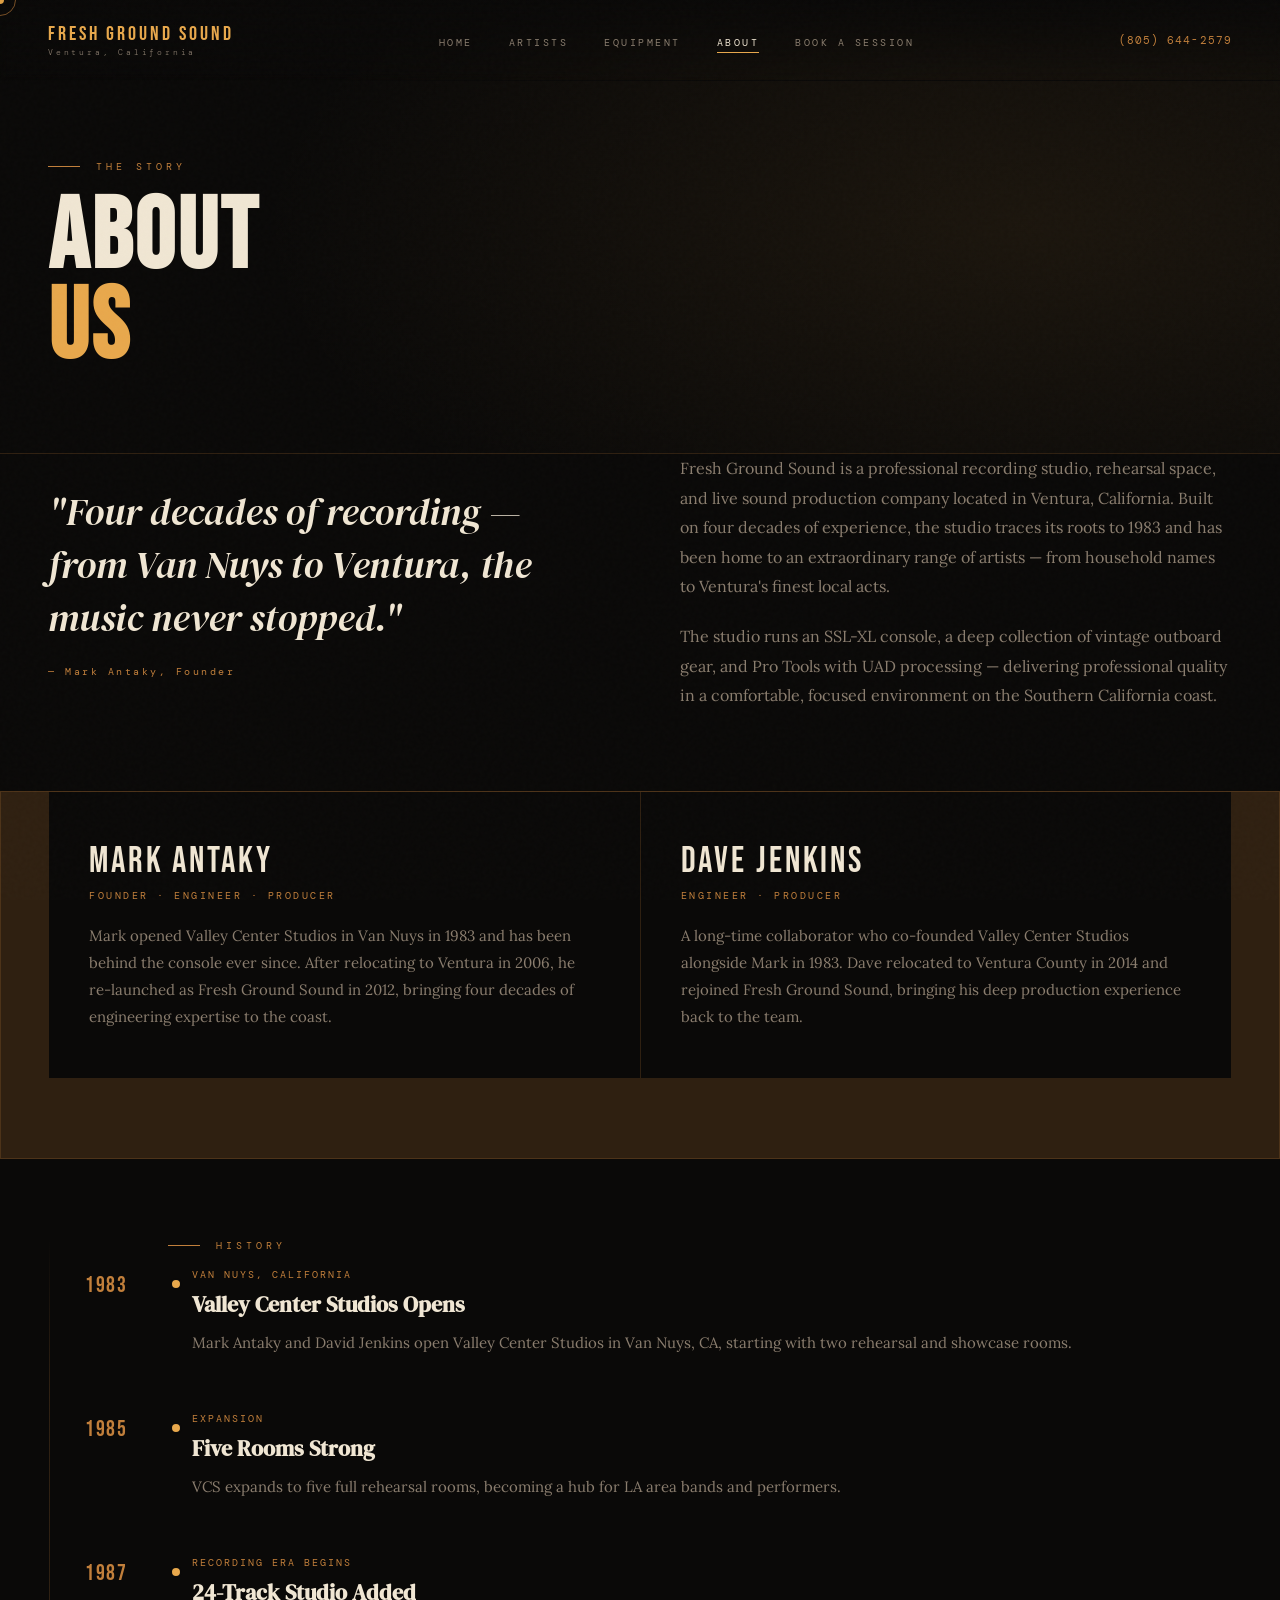
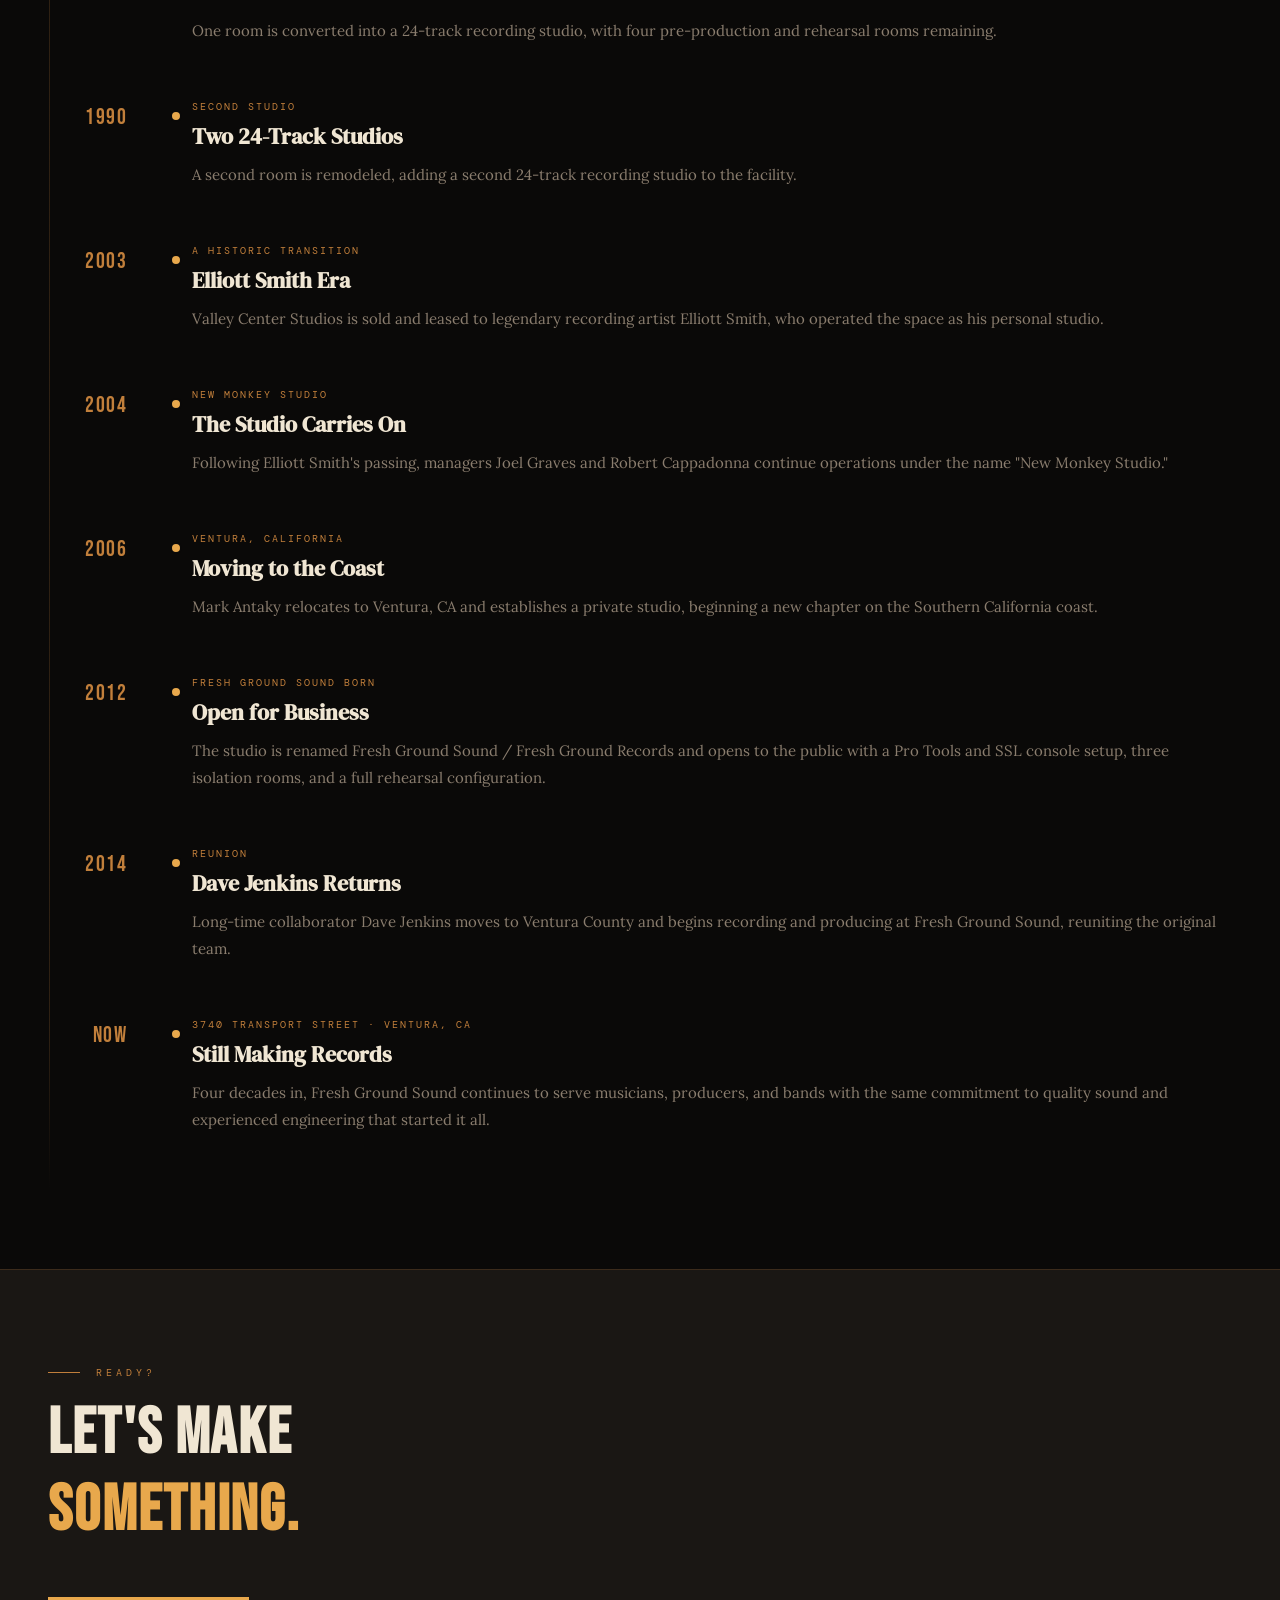
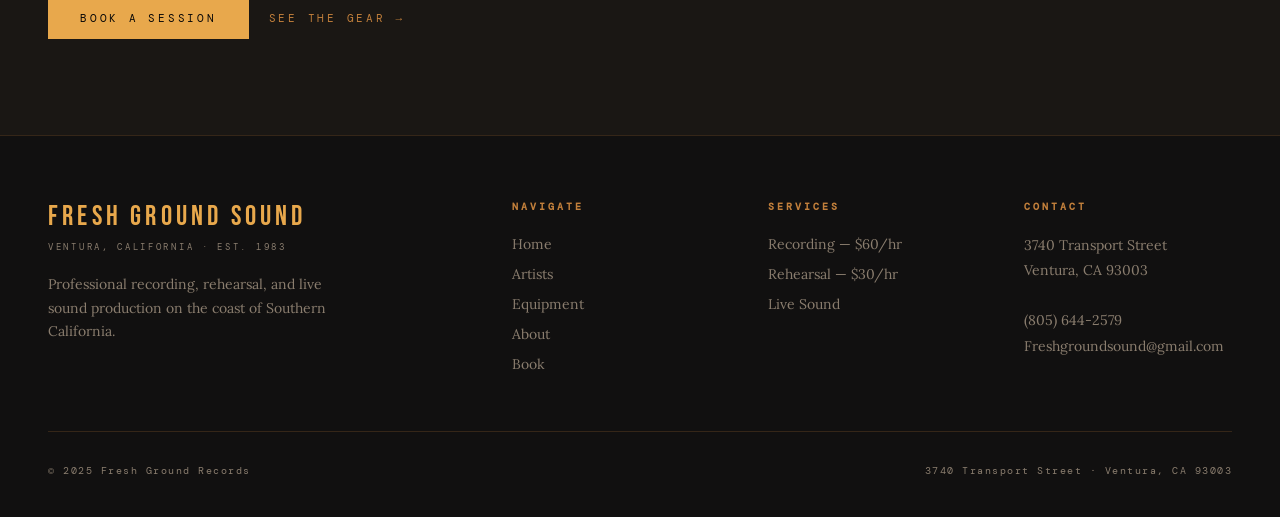
==== about.html @ 93c9df28 "update" ====
<!DOCTYPE html>
<html lang="en">
<head>
<meta charset="UTF-8">
<meta name="viewport" content="width=device-width, initial-scale=1.0">
<title>About — Fresh Ground Sound</title>
<link rel="stylesheet" href="assets/style.css">
<style>
.timeline {
  padding: 80px 48px;
  position: relative;
}
.timeline::before {
  content: '';
  position: absolute;
  left: calc(48px + 1px);
  top: 80px; bottom: 80px;
  width: 1px;
  background: linear-gradient(to bottom, transparent, var(--hairline) 10%, var(--hairline) 90%, transparent);
}
.timeline-item {
  display: grid;
  grid-template-columns: 80px 1fr;
  gap: 40px;
  margin-bottom: 56px;
  position: relative;
}
.timeline-year {
  font-family: 'Bebas Neue', sans-serif;
  font-size: 22px;
  color: var(--tape);
  letter-spacing: 0.08em;
  text-align: right;
  padding-top: 4px;
  position: relative;
}
.timeline-year::after {
  content: '';
  position: absolute;
  right: -48px;
  top: 10px;
  width: 8px; height: 8px;
  border-radius: 50%;
  background: var(--amber);
  border: 2px solid var(--black);
  transform: translateX(50%);
}
.timeline-content {
  padding-left: 24px;
}
.timeline-content h3 {
  font-family: 'DM Serif Display', serif;
  font-size: 22px;
  color: var(--cream);
  margin-bottom: 10px;
}
.timeline-content p {
  font-size: 15px;
  line-height: 1.8;
  color: var(--muted);
}
.timeline-content .highlight {
  font-family: 'DM Mono', monospace;
  font-size: 10px;
  letter-spacing: 0.2em;
  color: var(--tape);
  text-transform: uppercase;
  margin-bottom: 8px;
  display: block;
}

.about-intro {
  padding: 0 48px 80px;
  display: grid;
  grid-template-columns: 1fr 1fr;
  gap: 80px;
  align-items: center;
}
.about-quote {
  font-family: 'DM Serif Display', serif;
  font-size: clamp(26px, 3vw, 38px);
  font-style: italic;
  line-height: 1.4;
  color: var(--cream);
}
.about-quote .attr {
  font-family: 'DM Mono', monospace;
  font-size: 10px;
  letter-spacing: 0.25em;
  color: var(--tape);
  font-style: normal;
  display: block;
  margin-top: 20px;
}
.about-body p {
  font-size: 16px;
  line-height: 1.85;
  color: var(--muted);
  margin-bottom: 20px;
}
.about-body p:last-child { margin-bottom: 0; }
.people-grid {
  padding: 0 48px 80px;
  display: grid;
  grid-template-columns: repeat(2, 1fr);
  gap: 1px;
  background: var(--hairline);
  border: 1px solid var(--hairline);
}
.person-card {
  background: var(--black);
  padding: 48px 40px;
  transition: background 0.3s;
}
.person-card:hover { background: var(--warm-dark); }
.person-name {
  font-family: 'Bebas Neue', sans-serif;
  font-size: 36px;
  letter-spacing: 0.08em;
  color: var(--cream);
  margin-bottom: 6px;
}
.person-role {
  font-family: 'DM Mono', monospace;
  font-size: 10px;
  letter-spacing: 0.25em;
  color: var(--tape);
  text-transform: uppercase;
  margin-bottom: 20px;
}
.person-bio {
  font-size: 15px;
  line-height: 1.8;
  color: var(--muted);
}
@media(max-width:768px){
  .about-intro { grid-template-columns: 1fr; gap: 40px; padding: 0 24px 60px; }
  .timeline { padding: 60px 24px; }
  .timeline::before { left: calc(24px + 60px); }
  .people-grid { grid-template-columns: 1fr; padding: 0 24px 60px; }
}
</style>
</head>
<body>
<div class="cursor"></div>
<div class="cursor-ring"></div>

<nav>
  <a href="index.html" class="nav-logo">Fresh Ground Sound<span>Ventura, California</span></a>
  <ul class="nav-links">
    <li><a href="index.html">Home</a></li>
    <li><a href="artists.html">Artists</a></li>
    <li><a href="equipment.html">Equipment</a></li>
    <li><a href="about.html">About</a></li>
    <li><a href="contact.html">Book a Session</a></li>
  </ul>
  <a href="tel:8056442579" class="nav-phone">(805) 644-2579</a>
</nav>

<div class="page-header">
  <div class="page-header-label">The Story</div>
  <h1>About<br><span class="accent">Us</span></h1>
</div>

<div class="about-intro">
  <div class="about-quote reveal">
    "Four decades of recording — from Van Nuys to Ventura, the music never stopped."
    <span class="attr">— Mark Antaky, Founder</span>
  </div>
  <div class="about-body reveal" style="transition-delay:.15s">
    <p>Fresh Ground Sound is a professional recording studio, rehearsal space, and live sound production company located in Ventura, California. Built on four decades of experience, the studio traces its roots to 1983 and has been home to an extraordinary range of artists — from household names to Ventura's finest local acts.</p>
    <p>The studio runs an SSL-XL console, a deep collection of vintage outboard gear, and Pro Tools with UAD processing — delivering professional quality in a comfortable, focused environment on the Southern California coast.</p>
  </div>
</div>

<div class="people-grid">
  <div class="person-card reveal">
    <div class="person-name">Mark Antaky</div>
    <div class="person-role">Founder · Engineer · Producer</div>
    <p class="person-bio">Mark opened Valley Center Studios in Van Nuys in 1983 and has been behind the console ever since. After relocating to Ventura in 2006, he re-launched as Fresh Ground Sound in 2012, bringing four decades of engineering expertise to the coast.</p>
  </div>
  <div class="person-card reveal" style="transition-delay:.1s">
    <div class="person-name">Dave Jenkins</div>
    <div class="person-role">Engineer · Producer</div>
    <p class="person-bio">A long-time collaborator who co-founded Valley Center Studios alongside Mark in 1983. Dave relocated to Ventura County in 2014 and rejoined Fresh Ground Sound, bringing his deep production experience back to the team.</p>
  </div>
</div>

<!-- Timeline -->
<div class="timeline">
  <div class="section-label reveal" style="margin-left:120px">History</div>

  <div class="timeline-item reveal">
    <div class="timeline-year">1983</div>
    <div class="timeline-content">
      <span class="highlight">Van Nuys, California</span>
      <h3>Valley Center Studios Opens</h3>
      <p>Mark Antaky and David Jenkins open Valley Center Studios in Van Nuys, CA, starting with two rehearsal and showcase rooms.</p>
    </div>
  </div>

  <div class="timeline-item reveal">
    <div class="timeline-year">1985</div>
    <div class="timeline-content">
      <span class="highlight">Expansion</span>
      <h3>Five Rooms Strong</h3>
      <p>VCS expands to five full rehearsal rooms, becoming a hub for LA area bands and performers.</p>
    </div>
  </div>

  <div class="timeline-item reveal">
    <div class="timeline-year">1987</div>
    <div class="timeline-content">
      <span class="highlight">Recording Era Begins</span>
      <h3>24-Track Studio Added</h3>
      <p>One room is converted into a 24-track recording studio, with four pre-production and rehearsal rooms remaining.</p>
    </div>
  </div>

  <div class="timeline-item reveal">
    <div class="timeline-year">1990</div>
    <div class="timeline-content">
      <span class="highlight">Second Studio</span>
      <h3>Two 24-Track Studios</h3>
      <p>A second room is remodeled, adding a second 24-track recording studio to the facility.</p>
    </div>
  </div>

  <div class="timeline-item reveal">
    <div class="timeline-year">2003</div>
    <div class="timeline-content">
      <span class="highlight">A Historic Transition</span>
      <h3>Elliott Smith Era</h3>
      <p>Valley Center Studios is sold and leased to legendary recording artist Elliott Smith, who operated the space as his personal studio.</p>
    </div>
  </div>

  <div class="timeline-item reveal">
    <div class="timeline-year">2004</div>
    <div class="timeline-content">
      <span class="highlight">New Monkey Studio</span>
      <h3>The Studio Carries On</h3>
      <p>Following Elliott Smith's passing, managers Joel Graves and Robert Cappadonna continue operations under the name "New Monkey Studio."</p>
    </div>
  </div>

  <div class="timeline-item reveal">
    <div class="timeline-year">2006</div>
    <div class="timeline-content">
      <span class="highlight">Ventura, California</span>
      <h3>Moving to the Coast</h3>
      <p>Mark Antaky relocates to Ventura, CA and establishes a private studio, beginning a new chapter on the Southern California coast.</p>
    </div>
  </div>

  <div class="timeline-item reveal">
    <div class="timeline-year">2012</div>
    <div class="timeline-content">
      <span class="highlight">Fresh Ground Sound Born</span>
      <h3>Open for Business</h3>
      <p>The studio is renamed Fresh Ground Sound / Fresh Ground Records and opens to the public with a Pro Tools and SSL console setup, three isolation rooms, and a full rehearsal configuration.</p>
    </div>
  </div>

  <div class="timeline-item reveal">
    <div class="timeline-year">2014</div>
    <div class="timeline-content">
      <span class="highlight">Reunion</span>
      <h3>Dave Jenkins Returns</h3>
      <p>Long-time collaborator Dave Jenkins moves to Ventura County and begins recording and producing at Fresh Ground Sound, reuniting the original team.</p>
    </div>
  </div>

  <div class="timeline-item reveal">
    <div class="timeline-year">Now</div>
    <div class="timeline-content">
      <span class="highlight">3740 Transport Street · Ventura, CA</span>
      <h3>Still Making Records</h3>
      <p>Four decades in, Fresh Ground Sound continues to serve musicians, producers, and bands with the same commitment to quality sound and experienced engineering that started it all.</p>
    </div>
  </div>
</div>

<section class="section" style="background:var(--warm-dark);border-top:1px solid var(--hairline)">
  <div class="section-label">Ready?</div>
  <h2 class="section-title">Let's Make<br><span class="accent">Something.</span></h2>
  <div style="display:flex;gap:20px;flex-wrap:wrap">
    <a href="contact.html" class="btn-primary">Book a Session</a>
    <a href="equipment.html" class="btn-ghost">See the Gear</a>
  </div>
</section>

<footer>
  <div class="footer-grid">
    <div class="footer-brand"><div class="logo">Fresh Ground Sound</div><div class="tagline">Ventura, California · Est. 1983</div><p>Professional recording, rehearsal, and live sound production on the coast of Southern California.</p></div>
    <div class="footer-col"><h4>Navigate</h4><ul><li><a href="index.html">Home</a></li><li><a href="artists.html">Artists</a></li><li><a href="equipment.html">Equipment</a></li><li><a href="about.html">About</a></li><li><a href="contact.html">Book</a></li></ul></div>
    <div class="footer-col"><h4>Services</h4><ul><li><a href="equipment.html">Recording — $60/hr</a></li><li><a href="equipment.html">Rehearsal — $30/hr</a></li><li><a href="contact.html">Live Sound</a></li></ul></div>
    <div class="footer-col"><h4>Contact</h4><p>3740 Transport Street<br>Ventura, CA 93003<br><br><a href="tel:8056442579">(805) 644-2579</a><br><a href="mailto:Freshgroundsound@gmail.com">Freshgroundsound@gmail.com</a></p></div>
  </div>
  <div class="footer-bottom"><p>© 2025 Fresh Ground Records</p><p>3740 Transport Street · Ventura, CA 93003</p></div>
</footer>
<script src="assets/nav.js"></script>
</body>
</html>
---- assets/style.css ----
/* ============================================
   FRESH GROUND SOUND — Global Styles
   Dark Analog Warmth / Ventura Coast Recording
   ============================================ */

@import url('https://fonts.googleapis.com/css2?family=Bebas+Neue&family=DM+Serif+Display:ital@0;1&family=DM+Mono:wght@300;400&family=Lora:ital,wght@0,400;0,500;1,400&display=swap');

:root {
  --black:      #0a0908;
  --deep:       #111010;
  --warm-dark:  #1a1714;
  --tape:       #c17f3b;
  --amber:      #e8a84c;
  --cream:      #f0e6d3;
  --muted:      #8a7d6e;
  --hairline:   rgba(193,127,59,0.2);
  --glow:       rgba(232,168,76,0.08);
  --red:        #c0392b;
}

* { margin: 0; padding: 0; box-sizing: border-box; }
html { scroll-behavior: smooth; }

body {
  background: var(--black);
  color: var(--cream);
  font-family: 'Lora', serif;
  overflow-x: hidden;
  cursor: none;
}

/* ── Grain Overlay ── */
body::before {
  content: '';
  position: fixed;
  inset: 0;
  background-image: url("data:image/svg+xml,%3Csvg viewBox='0 0 256 256' xmlns='http://www.w3.org/2000/svg'%3E%3Cfilter id='noise'%3E%3CfeTurbulence type='fractalNoise' baseFrequency='0.9' numOctaves='4' stitchTiles='stitch'/%3E%3C/filter%3E%3Crect width='100%25' height='100%25' filter='url(%23noise)' opacity='0.04'/%3E%3C/svg%3E");
  pointer-events: none;
  z-index: 1000;
  opacity: 0.45;
}

/* ── Custom Cursor ── */
.cursor {
  width: 8px; height: 8px;
  background: var(--amber);
  border-radius: 50%;
  position: fixed;
  pointer-events: none;
  z-index: 9999;
  transform: translate(-50%, -50%);
  transition: width 0.2s, height 0.2s;
  mix-blend-mode: difference;
}
.cursor-ring {
  width: 32px; height: 32px;
  border: 1px solid var(--tape);
  border-radius: 50%;
  position: fixed;
  pointer-events: none;
  z-index: 9998;
  transform: translate(-50%, -50%);
  transition: transform 0.12s ease, width 0.3s, height 0.3s, opacity 0.3s;
  opacity: 0.6;
}

/* ── Navigation ── */
nav {
  position: fixed;
  top: 0; left: 0; right: 0;
  z-index: 500;
  padding: 24px 48px;
  display: flex;
  justify-content: space-between;
  align-items: center;
  background: linear-gradient(to bottom, rgba(10,9,8,0.97) 0%, transparent 100%);
  backdrop-filter: blur(4px);
  border-bottom: 1px solid transparent;
  transition: border-color 0.3s;
}
nav.scrolled {
  border-bottom-color: var(--hairline);
  background: rgba(10,9,8,0.97);
}

.nav-logo {
  font-family: 'Bebas Neue', sans-serif;
  font-size: 20px;
  letter-spacing: 0.15em;
  color: var(--amber);
  text-decoration: none;
  display: flex;
  flex-direction: column;
  line-height: 1;
}
.nav-logo span {
  font-family: 'DM Mono', monospace;
  font-size: 8px;
  letter-spacing: 0.35em;
  color: var(--muted);
  font-weight: 300;
  margin-top: 4px;
}

.nav-links {
  display: flex;
  gap: 36px;
  list-style: none;
}
.nav-links a {
  font-family: 'DM Mono', monospace;
  font-size: 10px;
  letter-spacing: 0.25em;
  color: var(--muted);
  text-decoration: none;
  text-transform: uppercase;
  transition: color 0.3s;
  position: relative;
}
.nav-links a::after {
  content: '';
  position: absolute;
  bottom: -4px; left: 0; right: 0;
  height: 1px;
  background: var(--amber);
  transform: scaleX(0);
  transition: transform 0.3s ease;
  transform-origin: left;
}
.nav-links a:hover,
.nav-links a.active { color: var(--cream); }
.nav-links a:hover::after,
.nav-links a.active::after { transform: scaleX(1); }

.nav-phone {
  font-family: 'DM Mono', monospace;
  font-size: 11px;
  letter-spacing: 0.1em;
  color: var(--tape);
  text-decoration: none;
  transition: color 0.3s;
}
.nav-phone:hover { color: var(--amber); }

/* ── Page Header (inner pages) ── */
.page-header {
  padding: 160px 48px 80px;
  border-bottom: 1px solid var(--hairline);
  position: relative;
  overflow: hidden;
}
.page-header::before {
  content: '';
  position: absolute;
  inset: 0;
  background: radial-gradient(ellipse 60% 80% at 80% 50%, var(--glow), transparent);
}
.page-header-label {
  font-family: 'DM Mono', monospace;
  font-size: 10px;
  letter-spacing: 0.4em;
  color: var(--tape);
  text-transform: uppercase;
  margin-bottom: 20px;
  display: flex;
  align-items: center;
  gap: 16px;
}
.page-header-label::before {
  content: '';
  display: block;
  width: 32px; height: 1px;
  background: var(--tape);
}
.page-header h1 {
  font-family: 'Bebas Neue', sans-serif;
  font-size: clamp(52px, 8vw, 100px);
  letter-spacing: 0.03em;
  line-height: 0.9;
  color: var(--cream);
  position: relative;
}
.page-header h1 .accent { color: var(--amber); }

/* ── Section Wrapper ── */
.section {
  padding: 96px 48px;
}
.section-label {
  font-family: 'DM Mono', monospace;
  font-size: 10px;
  letter-spacing: 0.4em;
  color: var(--tape);
  text-transform: uppercase;
  margin-bottom: 16px;
  display: flex;
  align-items: center;
  gap: 16px;
}
.section-label::before {
  content: '';
  display: block;
  width: 32px; height: 1px;
  background: var(--tape);
}
.section-title {
  font-family: 'Bebas Neue', sans-serif;
  font-size: clamp(36px, 5vw, 64px);
  letter-spacing: 0.03em;
  color: var(--cream);
  margin-bottom: 48px;
}
.section-title .accent { color: var(--amber); }

/* ── Divider ── */
.divider {
  border: none;
  border-top: 1px solid var(--hairline);
  margin: 0;
}

/* ── Buttons ── */
.btn-primary {
  font-family: 'DM Mono', monospace;
  font-size: 11px;
  letter-spacing: 0.25em;
  text-transform: uppercase;
  color: var(--black);
  background: var(--amber);
  padding: 14px 32px;
  text-decoration: none;
  display: inline-block;
  transition: background 0.3s, transform 0.2s;
  border: none;
  cursor: none;
}
.btn-primary:hover { background: var(--cream); transform: translateY(-2px); }

.btn-ghost {
  font-family: 'DM Mono', monospace;
  font-size: 11px;
  letter-spacing: 0.25em;
  text-transform: uppercase;
  color: var(--tape);
  text-decoration: none;
  display: inline-flex;
  align-items: center;
  gap: 10px;
  transition: color 0.3s;
  background: none;
  border: none;
  cursor: none;
}
.btn-ghost:hover { color: var(--cream); }
.btn-ghost::after { content: '→'; }

/* ── Footer ── */
footer {
  background: var(--deep);
  border-top: 1px solid var(--hairline);
  padding: 64px 48px 40px;
}
.footer-grid {
  display: grid;
  grid-template-columns: 2fr 1fr 1fr 1fr;
  gap: 48px;
  margin-bottom: 48px;
}
.footer-brand .logo {
  font-family: 'Bebas Neue', sans-serif;
  font-size: 28px;
  letter-spacing: 0.15em;
  color: var(--amber);
  margin-bottom: 8px;
}
.footer-brand .tagline {
  font-family: 'DM Mono', monospace;
  font-size: 9px;
  letter-spacing: 0.3em;
  color: var(--muted);
  text-transform: uppercase;
  margin-bottom: 20px;
}
.footer-brand p {
  font-size: 14px;
  line-height: 1.7;
  color: var(--muted);
  max-width: 280px;
}
.footer-col h4 {
  font-family: 'DM Mono', monospace;
  font-size: 10px;
  letter-spacing: 0.3em;
  color: var(--tape);
  text-transform: uppercase;
  margin-bottom: 20px;
}
.footer-col ul { list-style: none; }
.footer-col ul li { margin-bottom: 10px; }
.footer-col ul li a {
  font-family: 'Lora', serif;
  font-size: 14px;
  color: var(--muted);
  text-decoration: none;
  transition: color 0.3s;
}
.footer-col ul li a:hover { color: var(--cream); }
.footer-col p {
  font-size: 14px;
  color: var(--muted);
  line-height: 1.8;
}
.footer-col a {
  color: var(--muted);
  text-decoration: none;
  transition: color 0.3s;
}
.footer-col a:hover { color: var(--amber); }
.footer-bottom {
  display: flex;
  justify-content: space-between;
  align-items: center;
  padding-top: 32px;
  border-top: 1px solid var(--hairline);
}
.footer-bottom p {
  font-family: 'DM Mono', monospace;
  font-size: 10px;
  letter-spacing: 0.15em;
  color: var(--muted);
}

/* ── Animations ── */
@keyframes fadeUp {
  from { opacity: 0; transform: translateY(24px); }
  to   { opacity: 1; transform: translateY(0); }
}
@keyframes fadeIn {
  from { opacity: 0; }
  to   { opacity: 1; }
}

.reveal {
  opacity: 0;
  transform: translateY(32px);
  transition: opacity 0.7s ease, transform 0.7s ease;
}
.reveal.visible {
  opacity: 1;
  transform: translateY(0);
}

/* ── Mobile ── */
@media (max-width: 768px) {
  nav { padding: 20px 24px; }
  .nav-links { display: none; }
  .section { padding: 64px 24px; }
  .page-header { padding: 120px 24px 60px; }
  .footer-grid { grid-template-columns: 1fr; gap: 32px; }
  .footer-bottom { flex-direction: column; gap: 12px; text-align: center; }
}
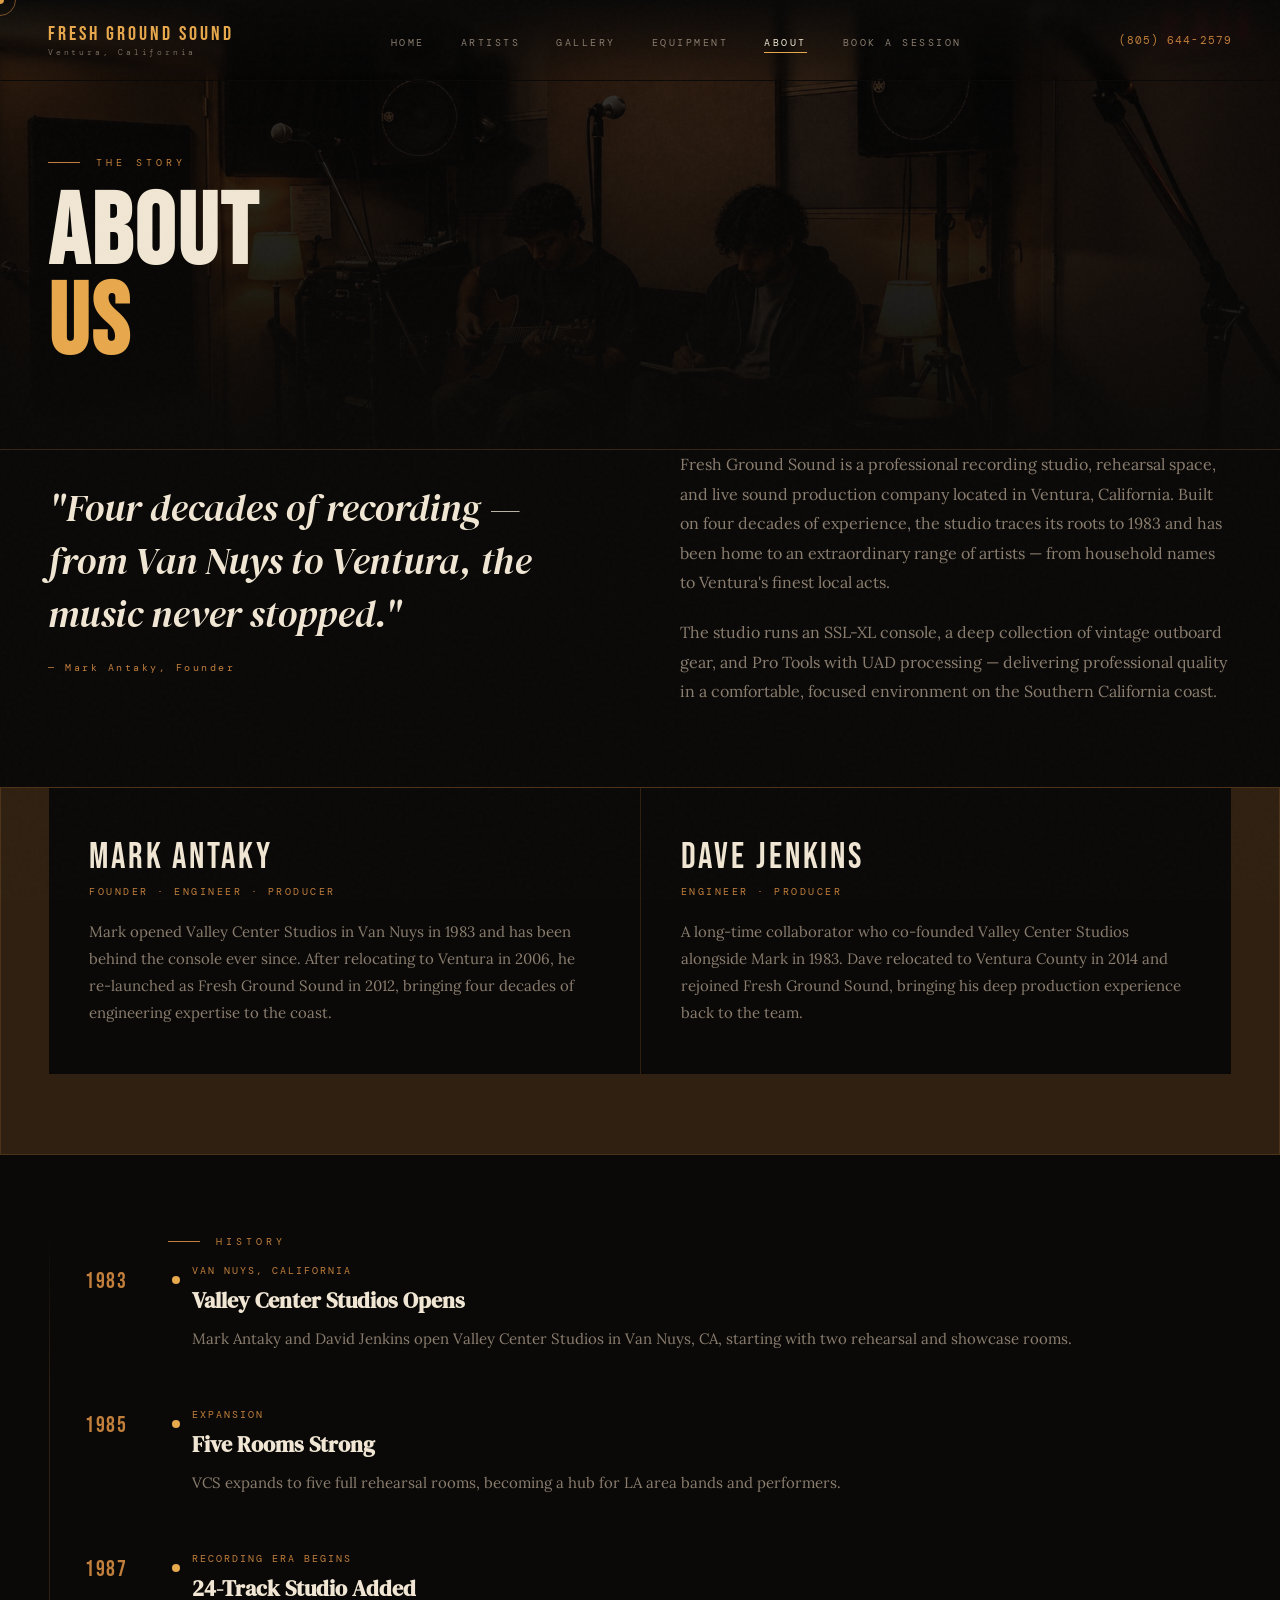
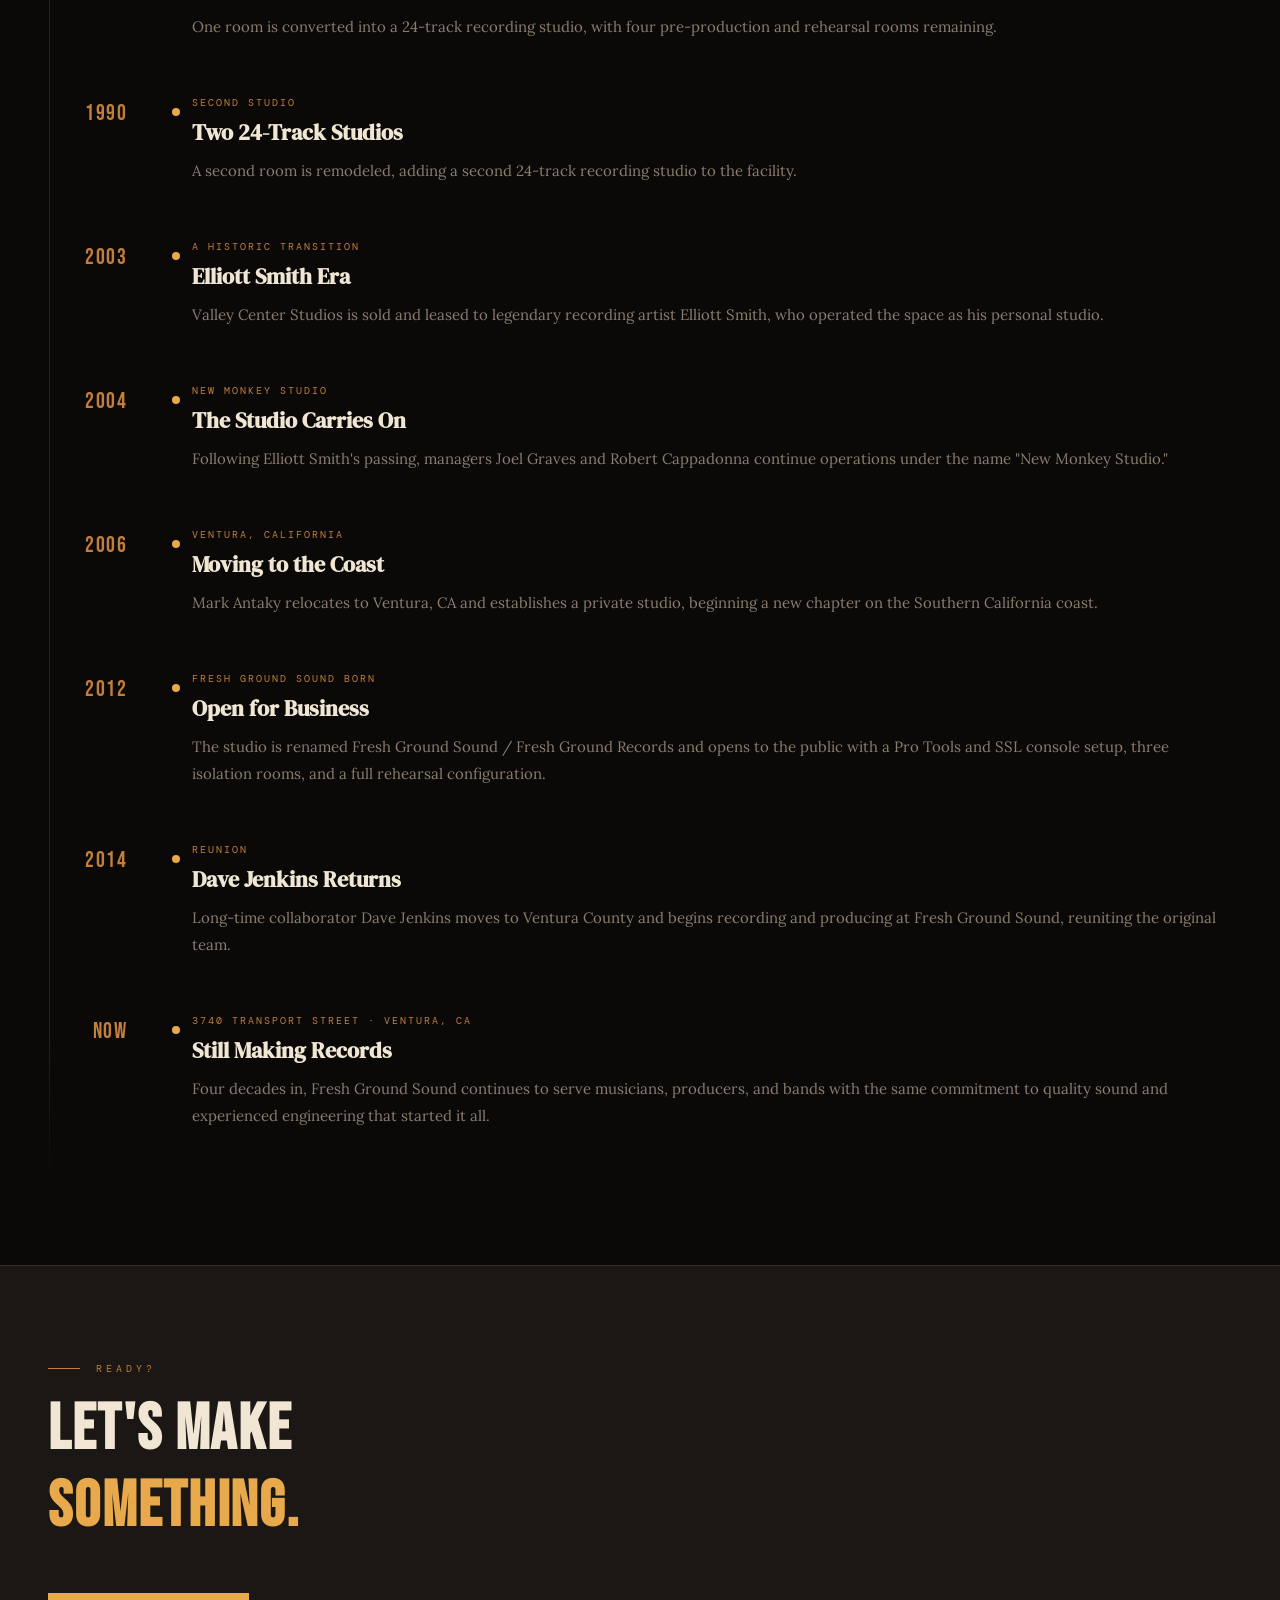
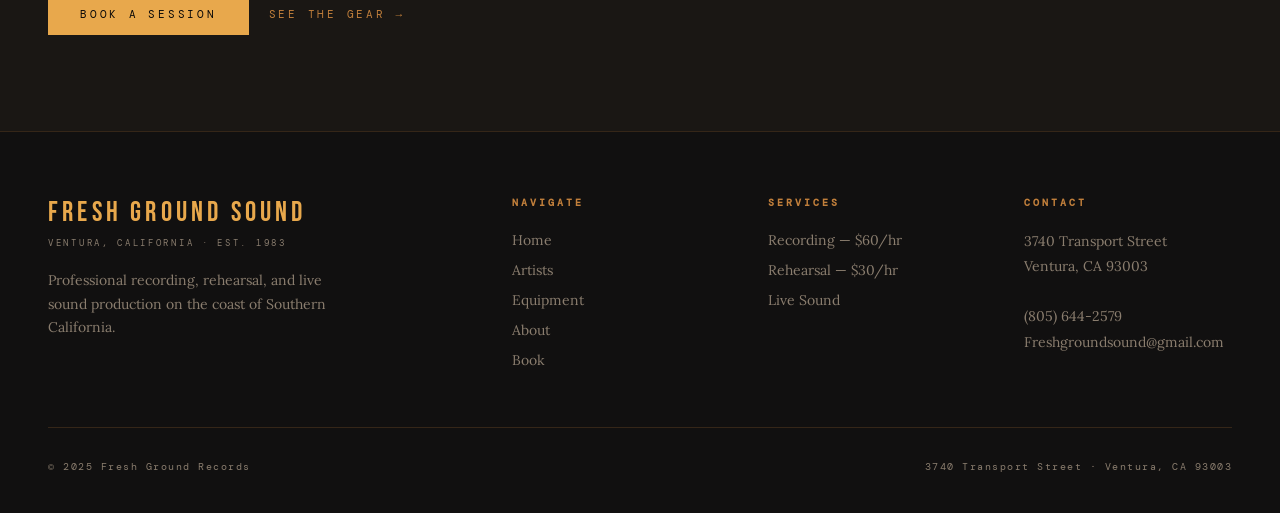
==== commit 830c8591: "Update HTML pages, add gallery, additional carousel photo" ====
--- a/about.html
+++ b/about.html
@@ -6,6 +6,11 @@
 <title>About — Fresh Ground Sound</title>
 <link rel="stylesheet" href="assets/style.css">
 <style>
+/* Page header override — dark photo background */
+.page-header{height:50vh;position:relative;display:flex;align-items:flex-end;padding:0 48px 80px;background:var(--deep);overflow:hidden;}
+.page-header::before{content:'';position:absolute;inset:0;background:linear-gradient(to top,rgba(10,9,8,.95) 0%,rgba(10,9,8,.4) 100%);z-index:1;}
+.page-header-bg{position:absolute;inset:0;background:url('photos/carousel-7-writing.jpg') center/cover no-repeat;filter:brightness(.35);}
+.page-header h1,.page-header .page-header-label{position:relative;z-index:2;}
 .timeline {
   padding: 80px 48px;
   position: relative;
@@ -134,6 +139,7 @@
   color: var(--muted);
 }
 @media(max-width:768px){
+  .page-header{padding:0 24px 60px;height:40vh;}
   .about-intro { grid-template-columns: 1fr; gap: 40px; padding: 0 24px 60px; }
   .timeline { padding: 60px 24px; }
   .timeline::before { left: calc(24px + 60px); }
@@ -150,6 +156,7 @@
   <ul class="nav-links">
     <li><a href="index.html">Home</a></li>
     <li><a href="artists.html">Artists</a></li>
+    <li><a href="gallery.html">Gallery</a></li>
     <li><a href="equipment.html">Equipment</a></li>
     <li><a href="about.html">About</a></li>
     <li><a href="contact.html">Book a Session</a></li>
@@ -158,8 +165,11 @@
 </nav>
 
 <div class="page-header">
+  <div class="page-header-bg"></div>
+  <div>
   <div class="page-header-label">The Story</div>
   <h1>About<br><span class="accent">Us</span></h1>
+  </div>
 </div>
 
 <div class="about-intro">
--- a/assets/style.css
+++ b/assets/style.css
@@ -350,12 +350,103 @@
   transform: translateY(0);
 }
 
+/* ── Hamburger Button ── */
+.nav-hamburger {
+  display: none;
+  flex-direction: column;
+  justify-content: center;
+  gap: 5px;
+  background: none;
+  border: none;
+  padding: 6px;
+  cursor: none;
+  z-index: 501;
+  position: relative;
+}
+.nav-hamburger span {
+  display: block;
+  width: 22px;
+  height: 1px;
+  background: var(--amber);
+  transform-origin: center;
+  transition: transform 0.35s cubic-bezier(0.76, 0, 0.24, 1), opacity 0.25s ease;
+}
+.nav-hamburger.is-open span:nth-child(1) { transform: translateY(6px) rotate(45deg); }
+.nav-hamburger.is-open span:nth-child(2) { opacity: 0; transform: scaleX(0); }
+.nav-hamburger.is-open span:nth-child(3) { transform: translateY(-6px) rotate(-45deg); }
+
+/* ── Mobile Nav Overlay ── */
+.mobile-nav-overlay {
+  position: fixed;
+  inset: 0;
+  background: var(--black);
+  z-index: 490;
+  display: flex;
+  flex-direction: column;
+  justify-content: center;
+  align-items: center;
+  padding: 80px 48px 48px;
+  opacity: 0;
+  pointer-events: none;
+  transition: opacity 0.4s ease;
+}
+.mobile-nav-overlay.is-open {
+  opacity: 1;
+  pointer-events: all;
+}
+.mobile-nav-links {
+  list-style: none;
+  text-align: center;
+  width: 100%;
+}
+.mobile-nav-links li {
+  overflow: hidden;
+  border-bottom: 1px solid var(--hairline);
+}
+.mobile-nav-links li:first-child { border-top: 1px solid var(--hairline); }
+.mobile-nav-links li a {
+  font-family: 'Bebas Neue', sans-serif;
+  font-size: clamp(38px, 9vw, 52px);
+  letter-spacing: 0.06em;
+  color: var(--muted);
+  text-decoration: none;
+  display: block;
+  padding: 14px 0;
+  transform: translateY(110%);
+  transition: transform 0.5s cubic-bezier(0.76, 0, 0.24, 1), color 0.3s;
+}
+.mobile-nav-overlay.is-open .mobile-nav-links li a { transform: translateY(0); }
+.mobile-nav-links li:nth-child(1) a { transition-delay: 0.06s; }
+.mobile-nav-links li:nth-child(2) a { transition-delay: 0.11s; }
+.mobile-nav-links li:nth-child(3) a { transition-delay: 0.16s; }
+.mobile-nav-links li:nth-child(4) a { transition-delay: 0.21s; }
+.mobile-nav-links li:nth-child(5) a { transition-delay: 0.26s; }
+.mobile-nav-links li a:hover { color: var(--cream); }
+.mobile-nav-links li a.active { color: var(--amber); }
+.mobile-nav-phone-link {
+  font-family: 'DM Mono', monospace;
+  font-size: 13px;
+  letter-spacing: 0.2em;
+  color: var(--tape);
+  text-decoration: none;
+  margin-top: 36px;
+  opacity: 0;
+  transition: opacity 0.4s ease 0.32s, color 0.3s;
+}
+.mobile-nav-overlay.is-open .mobile-nav-phone-link { opacity: 1; }
+.mobile-nav-phone-link:hover { color: var(--amber); }
+
 /* ── Mobile ── */
 @media (max-width: 768px) {
   nav { padding: 20px 24px; }
   .nav-links { display: none; }
+  .nav-hamburger { display: flex; }
   .section { padding: 64px 24px; }
   .page-header { padding: 120px 24px 60px; }
   .footer-grid { grid-template-columns: 1fr; gap: 32px; }
   .footer-bottom { flex-direction: column; gap: 12px; text-align: center; }
 }
+@media (min-width: 769px) {
+  .nav-hamburger { display: none !important; }
+  .mobile-nav-overlay { display: none !important; }
+}
